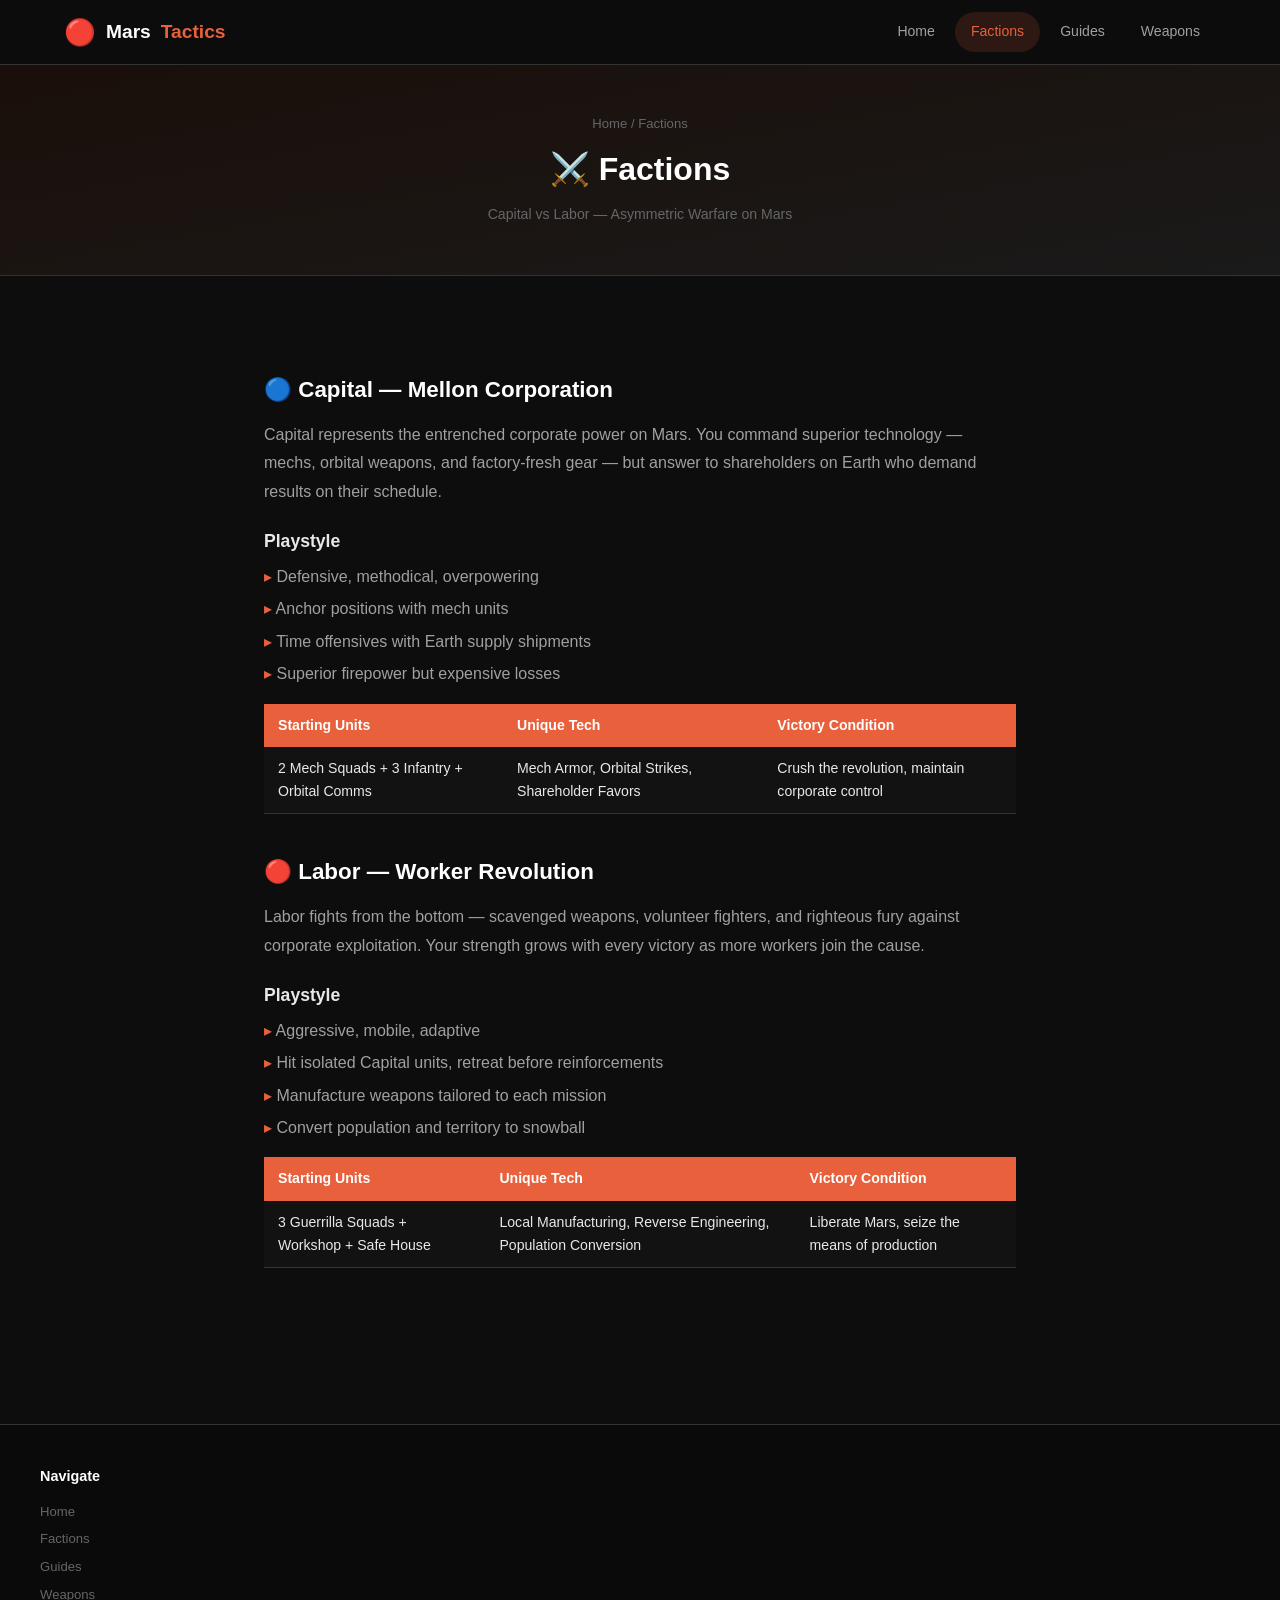
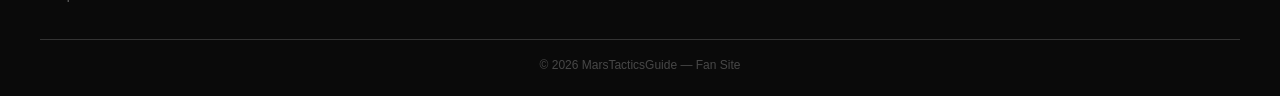
==== factions.html @ 102de26e "Mars Tactics Guide - Initial release" ====
<!DOCTYPE html>
<html lang="en">
<head><meta charset="UTF-8"><meta name="viewport" content="width=device-width,initial-scale=1.0"><title>Factions — Mars Tactics Guide</title><link rel="stylesheet" href="assets/css/style.css"></head>
<body>
<nav class="navbar"><div class="nav-inner"><a href="index.html" class="nav-logo"><span class="logo-icon">🔴</span>Mars<span style="color:var(--primary);">Tactics</span></a><div class="nav-links"><a href="index.html">Home</a><a href="factions.html" class="active">Factions</a><a href="guides.html">Guides</a><a href="weapons.html">Weapons</a></div></div></nav>
<section class="page-header"><div class="breadcrumb"><a href="index.html">Home</a> / Factions</div><h1>⚔️ Factions</h1><div class="meta">Capital vs Labor — Asymmetric Warfare on Mars</div></section>
<div class="section"><div class="container"><article class="guide-body" id="factionContent"></article></div></div>
<footer class="footer"><div class="footer-inner"><div class="footer-col"><h4>Navigate</h4><a href="index.html">Home</a><a href="factions.html">Factions</a><a href="guides.html">Guides</a><a href="weapons.html">Weapons</a></div></div><div class="footer-bottom"><p>© 2026 MarsTacticsGuide — Fan Site</p></div></footer>
<script src="assets/js/main.js"></script>
</body>
</html>
---- assets/css/style.css ----
/* Mars Tactics Guide — Military/Industrial Theme */
:root {
  --bg: #0d0d0d; --bg-card: #1a1a1a; --bg-surface: #222;
  --primary: #e8613c; --primary-dark: #c44a2a; --accent: #f0a500;
  --text: #e8e8e8; --text-secondary: #a0a0a0; --text-muted: #666;
  --border: #333; --radius: 12px; --radius-sm: 8px;
  --shadow: 0 4px 24px rgba(0,0,0,0.5);
  --font: 'Segoe UI','PingFang SC','Microsoft YaHei',sans-serif;
}
*,*::before,*::after{box-sizing:border-box;margin:0;padding:0}
html{scroll-behavior:smooth}
body{font-family:var(--font);background:var(--bg);color:var(--text);line-height:1.65;-webkit-font-smoothing:antialiased}
a{text-decoration:none;color:inherit}ul,ol{list-style:none}img{max-width:100%}
button{cursor:pointer;font-family:inherit;border:none}
.container{max-width:1200px;margin:0 auto;padding:0 24px}
.section{padding:56px 0}

/* Navbar */
.navbar{background:rgba(13,13,13,0.95);backdrop-filter:blur(20px);position:sticky;top:0;z-index:1000;border-bottom:1px solid var(--border)}
.nav-inner{max-width:1200px;margin:0 auto;padding:0 24px;display:flex;align-items:center;justify-content:space-between;height:64px}
.nav-logo{display:flex;align-items:center;gap:10px;font-size:1.2rem;font-weight:700;color:#fff}
.nav-logo .logo-icon{font-size:1.6rem}
.nav-links{display:flex;gap:4px}
.nav-links a{color:var(--text-secondary);padding:8px 16px;border-radius:20px;font-size:0.88rem;font-weight:500;transition:.2s}
.nav-links a:hover,.nav-links a.active{background:rgba(232,97,60,0.15);color:var(--primary)}

/* Hero */
.hero{background:linear-gradient(170deg,#0d0d0d 0%,#1a0f0a 40%,#1a1a1a 100%);padding:72px 24px 90px;text-align:center;position:relative;overflow:hidden}
.hero::before{content:'';position:absolute;inset:0;background:radial-gradient(ellipse at 50% 30%,rgba(232,97,60,0.08) 0%,transparent 60%)}
.hero-content{position:relative;z-index:1;max-width:700px;margin:0 auto}
.hero-badge{display:inline-block;background:rgba(232,97,60,0.15);color:var(--primary);padding:5px 16px;border-radius:16px;font-size:0.82rem;font-weight:600;margin-bottom:16px;border:1px solid rgba(232,97,60,0.25)}
.hero h1{font-size:2.8rem;color:#fff;margin-bottom:16px;line-height:1.2}
.hero h1 .hl{color:var(--primary)}
.hero p{color:var(--text-secondary);font-size:1.1rem;margin-bottom:32px;max-width:520px;margin-left:auto;margin-right:auto}
.hero-btns{display:flex;gap:14px;justify-content:center;flex-wrap:wrap}

/* Buttons */
.btn{display:inline-flex;align-items:center;gap:8px;padding:11px 26px;border-radius:24px;font-size:0.95rem;font-weight:600;transition:.25s}
.btn-primary{background:var(--primary);color:#fff;box-shadow:0 4px 20px rgba(232,97,60,0.3)}
.btn-primary:hover{background:var(--primary-dark);transform:translateY(-2px)}
.btn-outline{background:transparent;color:#fff;border:2px solid rgba(255,255,255,0.2)}
.btn-outline:hover{border-color:#fff}
.btn-sm{padding:6px 14px;font-size:0.82rem}

/* Cards */
.cards-grid{display:grid;grid-template-columns:repeat(auto-fill,minmax(280px,1fr));gap:22px}
.card{background:var(--bg-card);border-radius:var(--radius);overflow:hidden;border:1px solid var(--border);transition:.25s;display:flex;flex-direction:column}
.card:hover{border-color:#555;transform:translateY(-3px);box-shadow:var(--shadow)}
.card-img{height:160px;background:linear-gradient(135deg,#1a1a1a,#222);display:flex;align-items:center;justify-content:center;font-size:3.5rem}
.card-body{padding:18px;flex:1}
.card-tag{font-size:0.75rem;color:var(--primary);text-transform:uppercase;font-weight:600;letter-spacing:0.5px;margin-bottom:6px}
.card-body h3{font-size:1.05rem;margin-bottom:8px;line-height:1.4}
.card-body h3 a:hover{color:var(--primary)}
.card-body p{color:var(--text-secondary);font-size:0.85rem;line-height:1.5}
.card-footer{display:flex;justify-content:space-between;padding:12px 18px;border-top:1px solid var(--border);font-size:0.78rem;color:var(--text-muted)}

/* Section Title */
.section-title{display:flex;align-items:center;justify-content:space-between;margin-bottom:28px;flex-wrap:wrap;gap:12px}
.section-title h2{font-size:1.5rem;color:#fff;display:flex;align-items:center;gap:10px}
.section-title h2::before{content:'';width:4px;height:24px;background:var(--primary);border-radius:2px}

/* Faction Cards */
.faction-grid{display:grid;grid-template-columns:1fr 1fr;gap:24px}
@media(max-width:768px){.faction-grid{grid-template-columns:1fr}}
.faction-card{background:var(--bg-card);border-radius:var(--radius);padding:28px;border:1px solid var(--border);transition:.25s}
.faction-capital{border-left:4px solid #3498db}
.faction-labor{border-left:4px solid var(--primary)}
.faction-card h3{font-size:1.4rem;margin-bottom:12px}
.faction-card .strengths,.faction-card .weaknesses{margin-bottom:14px}
.faction-card .strengths li,.faction-card .weaknesses li{padding:4px 0;font-size:0.9rem;color:var(--text-secondary)}
.faction-card .strengths li::before{content:'+ ';color:#27ae60;font-weight:700}
.faction-card .weaknesses li::before{content:'- ';color:var(--primary);font-weight:700}

/* Page Header */
.page-header{background:linear-gradient(170deg,#1a0f0a,#1a1a1a);padding:48px 24px;text-align:center;border-bottom:1px solid var(--border)}
.page-header .breadcrumb{font-size:0.82rem;color:var(--text-muted);margin-bottom:8px}
.page-header .breadcrumb a:hover{color:var(--primary)}
.page-header h1{font-size:2rem;color:#fff;margin-bottom:8px}
.page-header .meta{font-size:0.88rem;color:var(--text-muted)}

/* Guide Body */
.guide-body{max-width:800px;margin:40px auto;padding:0 24px}
.guide-body h2{font-size:1.4rem;color:#fff;margin:32px 0 12px}
.guide-body h3{font-size:1.1rem;margin:20px 0 8px}
.guide-body p{margin-bottom:14px;color:var(--text-secondary);line-height:1.8}
.guide-body blockquote{border-left:4px solid var(--primary);background:rgba(232,97,60,0.06);padding:14px 18px;margin:20px 0;border-radius:0 var(--radius-sm) var(--radius-sm) 0}
.guide-body li{margin-bottom:6px;color:var(--text-secondary)}
.guide-body ul li::before{content:'▸ ';color:var(--primary)}
.guide-body table{width:100%;border-collapse:collapse;font-size:0.88rem;margin:16px 0}
.guide-body th{background:var(--primary);color:#fff;padding:10px 14px;text-align:left}
.guide-body td{padding:10px 14px;border-bottom:1px solid var(--border)}
.guide-body tr:nth-child(even) td{background:rgba(255,255,255,0.02)}

/* Table of Contents */
.toc{background:var(--bg-card);border:1px solid var(--border);border-radius:var(--radius);padding:20px 24px;margin-bottom:28px}
.toc h3{color:var(--primary);margin-bottom:12px}
.toc a{display:block;padding:4px 0;color:var(--text-secondary);font-size:0.9rem;transition:.2s}
.toc a:hover{color:var(--primary);padding-left:6px}

/* Footer */
.footer{background:#0a0a0a;border-top:1px solid var(--border);padding:40px 24px 20px;margin-top:60px}
.footer-inner{max-width:1200px;margin:0 auto;display:grid;grid-template-columns:repeat(auto-fit,minmax(180px,1fr));gap:28px}
.footer-col h4{color:#fff;margin-bottom:12px;font-size:0.9rem}
.footer-col a{display:block;color:var(--text-muted);font-size:0.82rem;margin-bottom:6px;transition:.2s}
.footer-col a:hover{color:var(--primary)}
.footer-bottom{max-width:1200px;margin:28px auto 0;padding-top:16px;border-top:1px solid var(--border);text-align:center;font-size:0.75rem;color:rgba(255,255,255,0.25)}

/* Two column */
.two-col{display:grid;grid-template-columns:1fr 340px;gap:36px}
@media(max-width:900px){.two-col{grid-template-columns:1fr}}
.sidebar-widget{background:var(--bg-card);border-radius:var(--radius);padding:20px;margin-bottom:20px;border:1px solid var(--border)}
.sidebar-widget h3{color:#fff;margin-bottom:14px;padding-bottom:10px;border-bottom:1px solid var(--border);font-size:1rem}
.tag-cloud{display:flex;flex-wrap:wrap;gap:7px}
.tag{display:inline-block;padding:5px 12px;background:var(--bg-surface);border-radius:14px;font-size:0.78rem;color:var(--text-secondary);transition:.2s}
.tag:hover{background:rgba(232,97,60,0.2);color:var(--primary)}
.filter-bar{display:flex;gap:8px;margin-bottom:24px;flex-wrap:wrap}
.filter-btn{padding:7px 16px;border-radius:18px;border:1px solid var(--border);background:var(--bg-card);color:var(--text-secondary);font-size:0.84rem;font-weight:500;transition:.2s}
.filter-btn:hover,.filter-btn.active{background:var(--primary);color:#fff;border-color:var(--primary)}
.search-box{display:flex;max-width:460px;margin-bottom:24px}
.search-box input{flex:1;padding:10px 18px;border:2px solid var(--border);border-radius:24px 0 0 24px;background:var(--bg-card);color:#fff;font-size:0.9rem;outline:none;font-family:inherit}
.search-box button{padding:10px 20px;background:var(--primary);color:#fff;border-radius:0 24px 24px 0;font-size:0.9rem;font-weight:600}
.pagination{display:flex;justify-content:center;gap:8px;margin-top:36px}
.pagination button{width:38px;height:38px;border-radius:50%;border:1px solid var(--border);background:var(--bg-card);color:var(--text);transition:.2s}
.pagination button:hover,.pagination button.active{background:var(--primary);color:#fff;border-color:var(--primary)}
.hidden{display:none!important}
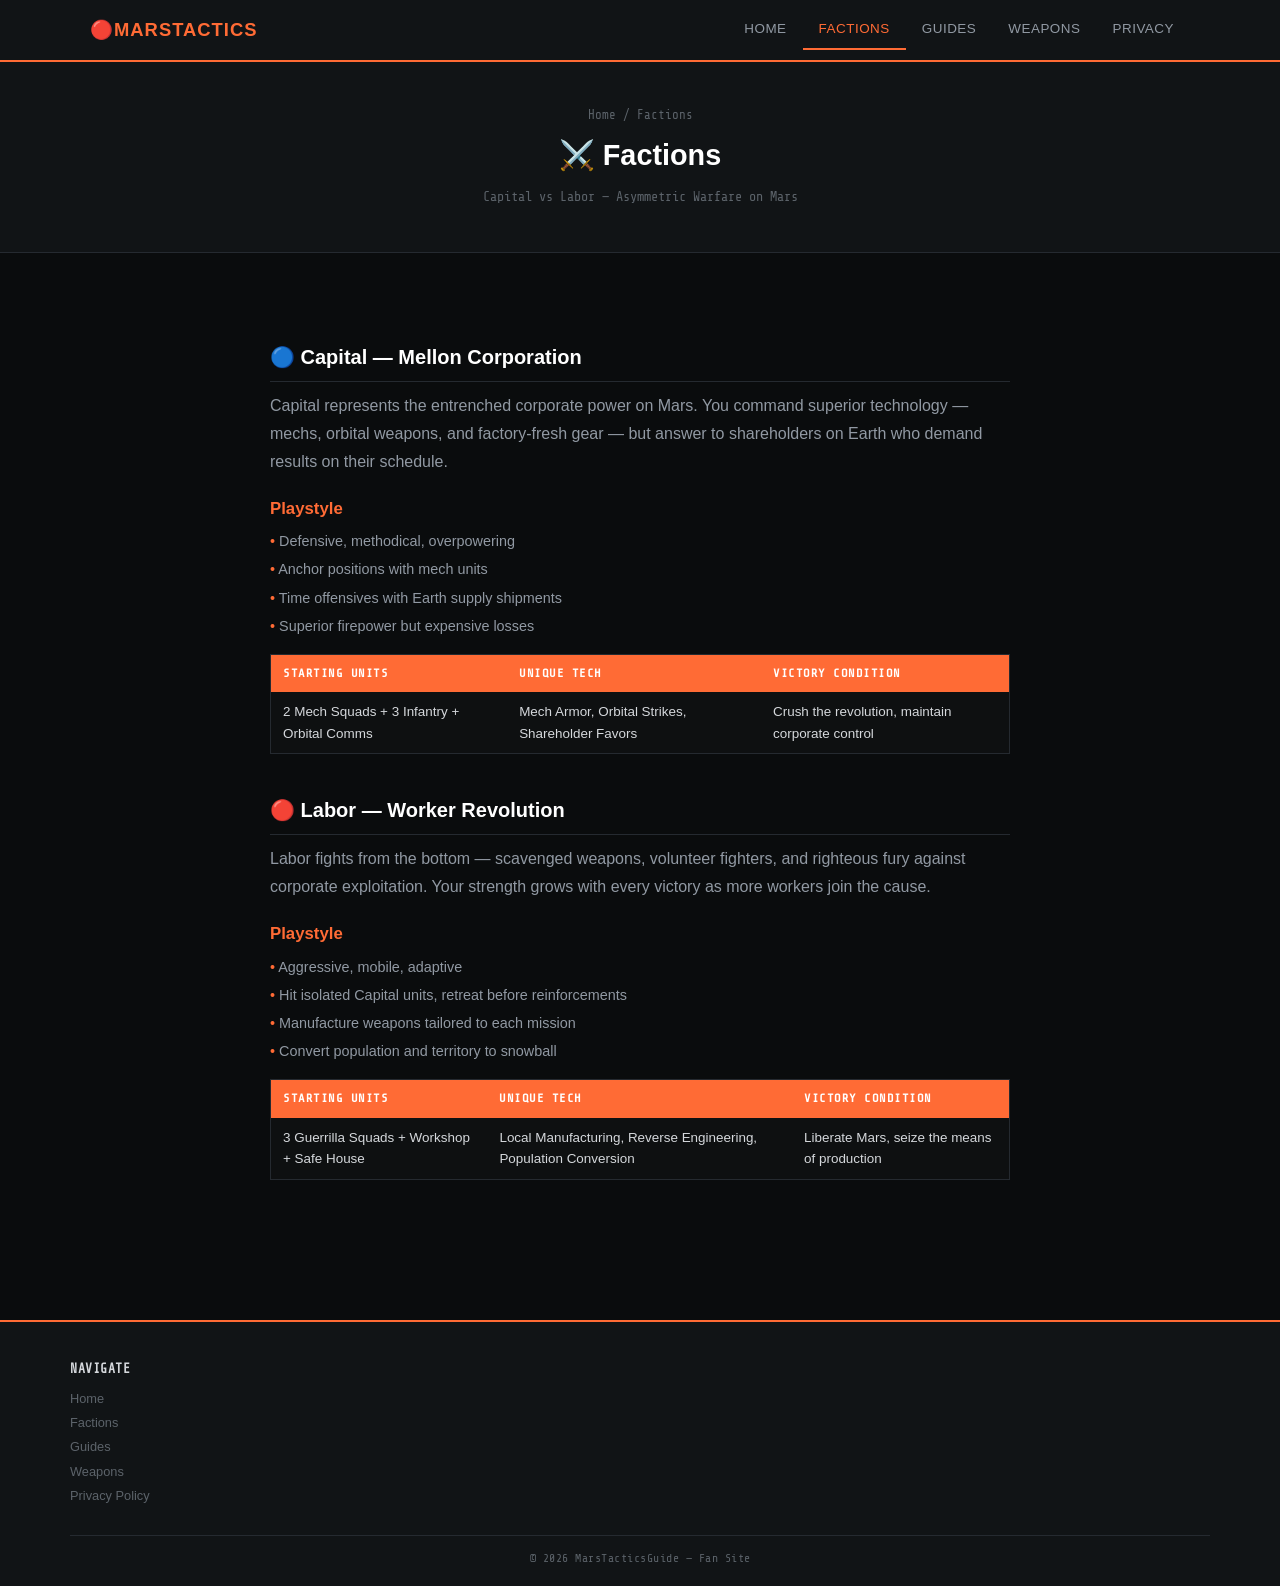
==== commit 7f2423b8: "AdSense compliance: add privacy policy, robots.txt, sitemap, ad code to all pages" ====
--- a/factions.html
+++ b/factions.html
@@ -1,11 +1,15 @@
 <!DOCTYPE html>
 <html lang="en">
-<head><meta charset="UTF-8"><meta name="viewport" content="width=device-width,initial-scale=1.0"><title>Factions — Mars Tactics Guide</title><link rel="stylesheet" href="assets/css/style.css"></head>
+<head><meta charset="UTF-8"><meta name="viewport" content="width=device-width,initial-scale=1.0"><title>Factions — Mars Tactics Guide</title><link rel="stylesheet" href="assets/css/style.css">
+<script async src="https://pagead2.googlesyndication.com/pagead/js/adsbygoogle.js?client=ca-pub-1129352689006503" crossorigin="anonymous"></script>
+<script async src="https://www.googletagmanager.com/gtag/js?id=G-WBX5580PEK"></script>
+<script>window.dataLayer=window.dataLayer||[];function gtag(){dataLayer.push(arguments);}gtag('js',new Date());gtag('config','G-WBX5580PEK');</script>
+</head>
 <body>
-<nav class="navbar"><div class="nav-inner"><a href="index.html" class="nav-logo"><span class="logo-icon">🔴</span>Mars<span style="color:var(--primary);">Tactics</span></a><div class="nav-links"><a href="index.html">Home</a><a href="factions.html" class="active">Factions</a><a href="guides.html">Guides</a><a href="weapons.html">Weapons</a></div></div></nav>
+<nav class="navbar"><div class="nav-inner"><a href="index.html" class="nav-logo"><span class="logo-icon">🔴</span>Mars<span style="color:var(--primary);">Tactics</span></a><div class="nav-links"><a href="index.html">Home</a><a href="factions.html" class="active">Factions</a><a href="guides.html">Guides</a><a href="weapons.html">Weapons</a><a href="privacy.html">Privacy</a></div></div></nav>
 <section class="page-header"><div class="breadcrumb"><a href="index.html">Home</a> / Factions</div><h1>⚔️ Factions</h1><div class="meta">Capital vs Labor — Asymmetric Warfare on Mars</div></section>
 <div class="section"><div class="container"><article class="guide-body" id="factionContent"></article></div></div>
-<footer class="footer"><div class="footer-inner"><div class="footer-col"><h4>Navigate</h4><a href="index.html">Home</a><a href="factions.html">Factions</a><a href="guides.html">Guides</a><a href="weapons.html">Weapons</a></div></div><div class="footer-bottom"><p>© 2026 MarsTacticsGuide — Fan Site</p></div></footer>
+<footer class="footer"><div class="footer-inner"><div class="footer-col"><h4>Navigate</h4><a href="index.html">Home</a><a href="factions.html">Factions</a><a href="guides.html">Guides</a><a href="weapons.html">Weapons</a><a href="privacy.html">Privacy Policy</a></div></div><div class="footer-bottom"><p>© 2026 MarsTacticsGuide — Fan Site</p></div></footer>
 <script src="assets/js/main.js"></script>
 </body>
 </html>
--- a/assets/css/style.css
+++ b/assets/css/style.css
@@ -1,125 +1,173 @@
-/* Mars Tactics Guide — Military/Industrial Theme */
+/* Mars Tactics Guide — Tactical Terminal Theme */
+@import url('https://fonts.googleapis.com/css2?family=Share+Tech+Mono&display=swap');
 :root {
-  --bg: #0d0d0d; --bg-card: #1a1a1a; --bg-surface: #222;
-  --primary: #e8613c; --primary-dark: #c44a2a; --accent: #f0a500;
-  --text: #e8e8e8; --text-secondary: #a0a0a0; --text-muted: #666;
-  --border: #333; --radius: 12px; --radius-sm: 8px;
-  --shadow: 0 4px 24px rgba(0,0,0,0.5);
-  --font: 'Segoe UI','PingFang SC','Microsoft YaHei',sans-serif;
+  --bg:#0a0c0d; --bg-panel:#111416; --bg-card:#181c20; --bg-input:#1a1e22;
+  --accent:#ff6b35; --accent2:#f7c948; --danger:#e74c3c; --green:#2ecc71;
+  --text:#d5d8dc; --text2:#9199a3; --text3:#5c636a;
+  --border:#252a30; --border-active:#ff6b3540;
+  --font-body:'Segoe UI','PingFang SC',sans-serif;
+  --font-mono:'Share Tech Mono','Cascadia Code',monospace;
+  --radius:2px; --shadow:0 0 0 1px var(--border),0 4px 16px rgba(0,0,0,.6);
 }
 *,*::before,*::after{box-sizing:border-box;margin:0;padding:0}
-html{scroll-behavior:smooth}
-body{font-family:var(--font);background:var(--bg);color:var(--text);line-height:1.65;-webkit-font-smoothing:antialiased}
+html{scroll-behavior:smooth;background:var(--bg)}
+body{font-family:var(--font-body);background:var(--bg);color:var(--text);line-height:1.6;-webkit-font-smoothing:antialiased}
 a{text-decoration:none;color:inherit}ul,ol{list-style:none}img{max-width:100%}
-button{cursor:pointer;font-family:inherit;border:none}
-.container{max-width:1200px;margin:0 auto;padding:0 24px}
-.section{padding:56px 0}
+button{cursor:pointer;font-family:var(--font-body);border:none}
 
-/* Navbar */
-.navbar{background:rgba(13,13,13,0.95);backdrop-filter:blur(20px);position:sticky;top:0;z-index:1000;border-bottom:1px solid var(--border)}
-.nav-inner{max-width:1200px;margin:0 auto;padding:0 24px;display:flex;align-items:center;justify-content:space-between;height:64px}
-.nav-logo{display:flex;align-items:center;gap:10px;font-size:1.2rem;font-weight:700;color:#fff}
-.nav-logo .logo-icon{font-size:1.6rem}
-.nav-links{display:flex;gap:4px}
-.nav-links a{color:var(--text-secondary);padding:8px 16px;border-radius:20px;font-size:0.88rem;font-weight:500;transition:.2s}
-.nav-links a:hover,.nav-links a.active{background:rgba(232,97,60,0.15);color:var(--primary)}
+/* Monospace accents */
+h1,h2,h3,.nav-logo,.btn{font-family:var(--font-body)}
+code,.mono,.card-tag,.hero-badge{font-family:var(--font-mono)}
 
-/* Hero */
-.hero{background:linear-gradient(170deg,#0d0d0d 0%,#1a0f0a 40%,#1a1a1a 100%);padding:72px 24px 90px;text-align:center;position:relative;overflow:hidden}
-.hero::before{content:'';position:absolute;inset:0;background:radial-gradient(ellipse at 50% 30%,rgba(232,97,60,0.08) 0%,transparent 60%)}
-.hero-content{position:relative;z-index:1;max-width:700px;margin:0 auto}
-.hero-badge{display:inline-block;background:rgba(232,97,60,0.15);color:var(--primary);padding:5px 16px;border-radius:16px;font-size:0.82rem;font-weight:600;margin-bottom:16px;border:1px solid rgba(232,97,60,0.25)}
-.hero h1{font-size:2.8rem;color:#fff;margin-bottom:16px;line-height:1.2}
-.hero h1 .hl{color:var(--primary)}
-.hero p{color:var(--text-secondary);font-size:1.1rem;margin-bottom:32px;max-width:520px;margin-left:auto;margin-right:auto}
-.hero-btns{display:flex;gap:14px;justify-content:center;flex-wrap:wrap}
+.container{max-width:1140px;margin:0 auto;padding:0 20px}
+.section{padding:52px 0}
 
-/* Buttons */
-.btn{display:inline-flex;align-items:center;gap:8px;padding:11px 26px;border-radius:24px;font-size:0.95rem;font-weight:600;transition:.25s}
-.btn-primary{background:var(--primary);color:#fff;box-shadow:0 4px 20px rgba(232,97,60,0.3)}
-.btn-primary:hover{background:var(--primary-dark);transform:translateY(-2px)}
-.btn-outline{background:transparent;color:#fff;border:2px solid rgba(255,255,255,0.2)}
-.btn-outline:hover{border-color:#fff}
-.btn-sm{padding:6px 14px;font-size:0.82rem}
+/* === NAVBAR — Industrial === */
+.navbar{
+  background:var(--bg-panel);border-bottom:2px solid var(--accent);
+  position:sticky;top:0;z-index:1000;
+}
+.nav-inner{max-width:1140px;margin:0 auto;padding:0 20px;display:flex;align-items:center;justify-content:space-between;height:60px}
+.nav-logo{font-size:1.15rem;font-weight:700;color:var(--accent);letter-spacing:1px;text-transform:uppercase}
+.nav-logo span{color:var(--text)}
+.nav-links{display:flex;gap:0}
+.nav-links a{
+  color:var(--text2);padding:8px 16px;font-size:.84rem;font-weight:500;
+  border-bottom:2px solid transparent;transition:.15s;text-transform:uppercase;letter-spacing:.5px;
+}
+.nav-links a:hover,.nav-links a.active{color:var(--accent);border-bottom-color:var(--accent)}
 
-/* Cards */
-.cards-grid{display:grid;grid-template-columns:repeat(auto-fill,minmax(280px,1fr));gap:22px}
-.card{background:var(--bg-card);border-radius:var(--radius);overflow:hidden;border:1px solid var(--border);transition:.25s;display:flex;flex-direction:column}
-.card:hover{border-color:#555;transform:translateY(-3px);box-shadow:var(--shadow)}
-.card-img{height:160px;background:linear-gradient(135deg,#1a1a1a,#222);display:flex;align-items:center;justify-content:center;font-size:3.5rem}
-.card-body{padding:18px;flex:1}
-.card-tag{font-size:0.75rem;color:var(--primary);text-transform:uppercase;font-weight:600;letter-spacing:0.5px;margin-bottom:6px}
-.card-body h3{font-size:1.05rem;margin-bottom:8px;line-height:1.4}
-.card-body h3 a:hover{color:var(--primary)}
-.card-body p{color:var(--text-secondary);font-size:0.85rem;line-height:1.5}
-.card-footer{display:flex;justify-content:space-between;padding:12px 18px;border-top:1px solid var(--border);font-size:0.78rem;color:var(--text-muted)}
+/* === HERO — Tactical Briefing === */
+.hero{
+  background:linear-gradient(180deg,#0a0c0d 0%,#1a1410 50%,#0a0c0d 100%);
+  padding:60px 20px 70px;text-align:center;position:relative;
+  border-bottom:1px solid var(--border);
+}
+.hero::before{
+  content:'';position:absolute;inset:0;
+  background:
+    repeating-linear-gradient(0deg,transparent,transparent 3px,rgba(255,107,53,.015) 3px,rgba(255,107,53,.015) 4px);
+  pointer-events:none;
+}
+.hero-content{position:relative;z-index:1;max-width:660px;margin:0 auto}
+.hero-badge{
+  display:inline-block;background:rgba(255,107,53,.12);color:var(--accent);
+  padding:5px 14px;font-size:.78rem;font-weight:500;margin-bottom:18px;
+  border:1px solid rgba(255,107,53,.3);font-family:var(--font-mono);letter-spacing:1px;
+}
+.hero h1{font-size:3rem;color:#fff;margin-bottom:12px;line-height:1.15;font-weight:800}
+.hero h1 .hl{color:var(--accent)}
+.hero p{color:var(--text2);font-size:1.05rem;margin-bottom:32px;max-width:480px;margin-left:auto;margin-right:auto}
+.hero-stats{display:flex;gap:40px;justify-content:center;margin-bottom:32px;flex-wrap:wrap}
+.hero-stat{text-align:center}
+.hero-stat .num{font-size:2rem;font-weight:700;color:var(--accent);font-family:var(--font-mono)}
+.hero-stat .label{font-size:.78rem;color:var(--text3);text-transform:uppercase;letter-spacing:1px}
+.hero-btns{display:flex;gap:12px;justify-content:center;flex-wrap:wrap}
 
-/* Section Title */
-.section-title{display:flex;align-items:center;justify-content:space-between;margin-bottom:28px;flex-wrap:wrap;gap:12px}
-.section-title h2{font-size:1.5rem;color:#fff;display:flex;align-items:center;gap:10px}
-.section-title h2::before{content:'';width:4px;height:24px;background:var(--primary);border-radius:2px}
+/* === BUTTONS === */
+.btn{
+  display:inline-flex;align-items:center;gap:8px;padding:12px 24px;
+  font-size:.9rem;font-weight:600;transition:.2s;text-transform:uppercase;letter-spacing:.5px;
+}
+.btn-primary{background:var(--accent);color:#fff;clip-path:polygon(8px 0,100% 0,100% calc(100% - 8px),calc(100% - 8px) 100%,0 100%,0 8px)}
+.btn-primary:hover{background:#e8602b;transform:translateY(-1px)}
+.btn-outline{background:transparent;color:var(--text);border:1px solid var(--border)}
+.btn-outline:hover{border-color:var(--accent);color:var(--accent)}
+.btn-sm{padding:7px 14px;font-size:.8rem;clip-path:none}
 
-/* Faction Cards */
-.faction-grid{display:grid;grid-template-columns:1fr 1fr;gap:24px}
+/* === CARDS — Terminal Panels === */
+.cards-grid{display:grid;grid-template-columns:repeat(auto-fill,minmax(300px,1fr));gap:20px}
+.card{
+  background:var(--bg-card);border:1px solid var(--border);overflow:hidden;
+  transition:.2s;display:flex;flex-direction:column;position:relative;
+}
+.card::before{content:'';position:absolute;top:0;left:0;right:0;height:2px;background:var(--accent);opacity:0;transition:.2s}
+.card:hover{border-color:var(--border-active);transform:translateY(-2px);box-shadow:var(--shadow)}
+.card:hover::before{opacity:1}
+.card-body{padding:20px;flex:1;display:flex;flex-direction:column}
+.card-tag{font-size:.72rem;color:var(--accent);text-transform:uppercase;letter-spacing:1.5px;margin-bottom:10px;font-family:var(--font-mono)}
+.card-body h3{font-size:1.08rem;margin-bottom:10px;line-height:1.35;font-weight:600}
+.card-body h3 a:hover{color:var(--accent)}
+.card-body p{color:var(--text2);font-size:.85rem;line-height:1.55;flex:1}
+.card-footer{display:flex;justify-content:space-between;padding:12px 20px;border-top:1px solid var(--border);font-size:.76rem;color:var(--text3);font-family:var(--font-mono)}
+
+/* === SECTION TITLE — Tactical style === */
+.section-title{display:flex;align-items:center;justify-content:space-between;margin-bottom:24px;flex-wrap:wrap;gap:12px;padding-bottom:10px;border-bottom:1px solid var(--border)}
+.section-title h2{font-size:1.3rem;color:#fff;display:flex;align-items:center;gap:8px;text-transform:uppercase;letter-spacing:1px}
+.section-title h2::before{content:'// ';color:var(--accent);font-family:var(--font-mono);font-size:.9rem}
+
+/* === FACTION CARDS — Side by side === */
+.faction-grid{display:grid;grid-template-columns:1fr 1fr;gap:20px}
 @media(max-width:768px){.faction-grid{grid-template-columns:1fr}}
-.faction-card{background:var(--bg-card);border-radius:var(--radius);padding:28px;border:1px solid var(--border);transition:.25s}
-.faction-capital{border-left:4px solid #3498db}
-.faction-labor{border-left:4px solid var(--primary)}
-.faction-card h3{font-size:1.4rem;margin-bottom:12px}
-.faction-card .strengths,.faction-card .weaknesses{margin-bottom:14px}
-.faction-card .strengths li,.faction-card .weaknesses li{padding:4px 0;font-size:0.9rem;color:var(--text-secondary)}
-.faction-card .strengths li::before{content:'+ ';color:#27ae60;font-weight:700}
-.faction-card .weaknesses li::before{content:'- ';color:var(--primary);font-weight:700}
+.faction-card{padding:24px;border:1px solid var(--border);position:relative}
+.faction-capital{border-left:3px solid #4a90d9;background:linear-gradient(135deg,rgba(74,144,217,.04),transparent)}
+.faction-labor{border-left:3px solid var(--accent);background:linear-gradient(135deg,rgba(255,107,53,.04),transparent)}
+.faction-card h3{font-size:1.2rem;margin-bottom:10px;font-weight:700}
+.faction-card ul{margin-top:8px}
+.faction-card li{padding:3px 0;font-size:.88rem;color:var(--text2)}
+.faction-card li::before{content:'> ';color:var(--accent);font-family:var(--font-mono)}
 
-/* Page Header */
-.page-header{background:linear-gradient(170deg,#1a0f0a,#1a1a1a);padding:48px 24px;text-align:center;border-bottom:1px solid var(--border)}
-.page-header .breadcrumb{font-size:0.82rem;color:var(--text-muted);margin-bottom:8px}
-.page-header .breadcrumb a:hover{color:var(--primary)}
-.page-header h1{font-size:2rem;color:#fff;margin-bottom:8px}
-.page-header .meta{font-size:0.88rem;color:var(--text-muted)}
+/* === PAGE HEADER === */
+.page-header{
+  background:var(--bg-panel);padding:44px 20px;text-align:center;
+  border-bottom:1px solid var(--border);
+}
+.page-header h1{font-size:1.8rem;color:#fff;margin-bottom:8px}
+.page-header .meta{font-size:.84rem;color:var(--text3);font-family:var(--font-mono)}
+.page-header .breadcrumb{font-size:.78rem;color:var(--text3);margin-bottom:6px;font-family:var(--font-mono)}
+.page-header .breadcrumb a:hover{color:var(--accent)}
 
-/* Guide Body */
-.guide-body{max-width:800px;margin:40px auto;padding:0 24px}
-.guide-body h2{font-size:1.4rem;color:#fff;margin:32px 0 12px}
-.guide-body h3{font-size:1.1rem;margin:20px 0 8px}
-.guide-body p{margin-bottom:14px;color:var(--text-secondary);line-height:1.8}
-.guide-body blockquote{border-left:4px solid var(--primary);background:rgba(232,97,60,0.06);padding:14px 18px;margin:20px 0;border-radius:0 var(--radius-sm) var(--radius-sm) 0}
-.guide-body li{margin-bottom:6px;color:var(--text-secondary)}
-.guide-body ul li::before{content:'▸ ';color:var(--primary)}
-.guide-body table{width:100%;border-collapse:collapse;font-size:0.88rem;margin:16px 0}
-.guide-body th{background:var(--primary);color:#fff;padding:10px 14px;text-align:left}
-.guide-body td{padding:10px 14px;border-bottom:1px solid var(--border)}
-.guide-body tr:nth-child(even) td{background:rgba(255,255,255,0.02)}
+/* === GUIDE BODY === */
+.guide-body{max-width:780px;margin:36px auto;padding:0 20px}
+.guide-body h2{font-size:1.25rem;color:#fff;margin:30px 0 10px;padding-bottom:8px;border-bottom:1px solid var(--border)}
+.guide-body h3{font-size:1.05rem;margin:20px 0 8px;color:var(--accent)}
+.guide-body p{margin-bottom:12px;color:var(--text2);line-height:1.75}
+.guide-body blockquote{
+  border-left:3px solid var(--accent);background:rgba(255,107,53,.04);
+  padding:14px 18px;margin:18px 0;font-size:.9rem;
+}
+.guide-body li{margin-bottom:5px;color:var(--text2);font-size:.9rem}
+.guide-body ul li::before{content:'• ';color:var(--accent)}
+.guide-body table{width:100%;border-collapse:collapse;font-size:.84rem;margin:16px 0;border:1px solid var(--border)}
+.guide-body th{background:var(--accent);color:#fff;padding:9px 12px;text-align:left;font-family:var(--font-mono);font-size:.76rem;text-transform:uppercase;letter-spacing:.5px}
+.guide-body td{padding:9px 12px;border-bottom:1px solid var(--border)}
+.guide-body tr:nth-child(even) td{background:rgba(255,255,255,.015)}
 
-/* Table of Contents */
-.toc{background:var(--bg-card);border:1px solid var(--border);border-radius:var(--radius);padding:20px 24px;margin-bottom:28px}
-.toc h3{color:var(--primary);margin-bottom:12px}
-.toc a{display:block;padding:4px 0;color:var(--text-secondary);font-size:0.9rem;transition:.2s}
-.toc a:hover{color:var(--primary);padding-left:6px}
+/* === TOC === */
+.toc{background:var(--bg-card);border:1px solid var(--border);padding:18px 22px;margin-bottom:24px}
+.toc h3{color:var(--accent);margin-bottom:10px;font-family:var(--font-mono);text-transform:uppercase;font-size:.85rem;letter-spacing:1px}
+.toc a{display:block;padding:3px 0;color:var(--text2);font-size:.86rem;transition:.15s;font-family:var(--font-mono)}
+.toc a:hover{color:var(--accent);padding-left:6px}
 
-/* Footer */
-.footer{background:#0a0a0a;border-top:1px solid var(--border);padding:40px 24px 20px;margin-top:60px}
-.footer-inner{max-width:1200px;margin:0 auto;display:grid;grid-template-columns:repeat(auto-fit,minmax(180px,1fr));gap:28px}
-.footer-col h4{color:#fff;margin-bottom:12px;font-size:0.9rem}
-.footer-col a{display:block;color:var(--text-muted);font-size:0.82rem;margin-bottom:6px;transition:.2s}
-.footer-col a:hover{color:var(--primary)}
-.footer-bottom{max-width:1200px;margin:28px auto 0;padding-top:16px;border-top:1px solid var(--border);text-align:center;font-size:0.75rem;color:rgba(255,255,255,0.25)}
+/* === TWO COLUMN === */
+.two-col{display:grid;grid-template-columns:1fr 320px;gap:30px}
+@media(max-width:900px){.two-col{grid-template-columns:1fr}}
+.sidebar-widget{background:var(--bg-card);border:1px solid var(--border);padding:18px;margin-bottom:18px}
+.sidebar-widget h3{color:#fff;margin-bottom:12px;padding-bottom:8px;border-bottom:1px solid var(--border);font-size:.92rem;font-family:var(--font-mono);text-transform:uppercase;letter-spacing:.5px}
+.tag-cloud{display:flex;flex-wrap:wrap;gap:6px}
+.tag{display:inline-block;padding:5px 10px;background:var(--bg-input);font-size:.76rem;color:var(--text2);transition:.15s;font-family:var(--font-mono)}
+.tag:hover{background:rgba(255,107,53,.15);color:var(--accent)}
 
-/* Two column */
-.two-col{display:grid;grid-template-columns:1fr 340px;gap:36px}
-@media(max-width:900px){.two-col{grid-template-columns:1fr}}
-.sidebar-widget{background:var(--bg-card);border-radius:var(--radius);padding:20px;margin-bottom:20px;border:1px solid var(--border)}
-.sidebar-widget h3{color:#fff;margin-bottom:14px;padding-bottom:10px;border-bottom:1px solid var(--border);font-size:1rem}
-.tag-cloud{display:flex;flex-wrap:wrap;gap:7px}
-.tag{display:inline-block;padding:5px 12px;background:var(--bg-surface);border-radius:14px;font-size:0.78rem;color:var(--text-secondary);transition:.2s}
-.tag:hover{background:rgba(232,97,60,0.2);color:var(--primary)}
-.filter-bar{display:flex;gap:8px;margin-bottom:24px;flex-wrap:wrap}
-.filter-btn{padding:7px 16px;border-radius:18px;border:1px solid var(--border);background:var(--bg-card);color:var(--text-secondary);font-size:0.84rem;font-weight:500;transition:.2s}
-.filter-btn:hover,.filter-btn.active{background:var(--primary);color:#fff;border-color:var(--primary)}
-.search-box{display:flex;max-width:460px;margin-bottom:24px}
-.search-box input{flex:1;padding:10px 18px;border:2px solid var(--border);border-radius:24px 0 0 24px;background:var(--bg-card);color:#fff;font-size:0.9rem;outline:none;font-family:inherit}
-.search-box button{padding:10px 20px;background:var(--primary);color:#fff;border-radius:0 24px 24px 0;font-size:0.9rem;font-weight:600}
-.pagination{display:flex;justify-content:center;gap:8px;margin-top:36px}
-.pagination button{width:38px;height:38px;border-radius:50%;border:1px solid var(--border);background:var(--bg-card);color:var(--text);transition:.2s}
-.pagination button:hover,.pagination button.active{background:var(--primary);color:#fff;border-color:var(--primary)}
+/* === FILTERS & SEARCH === */
+.filter-bar{display:flex;gap:6px;margin-bottom:20px;flex-wrap:wrap}
+.filter-btn{padding:7px 14px;border:1px solid var(--border);background:transparent;color:var(--text2);font-size:.82rem;transition:.15s;font-family:var(--font-mono);text-transform:uppercase;letter-spacing:.5px}
+.filter-btn:hover,.filter-btn.active{background:var(--accent);color:#fff;border-color:var(--accent)}
+.search-box{display:flex;max-width:440px;margin-bottom:20px}
+.search-box input{flex:1;padding:10px 16px;border:1px solid var(--border);background:var(--bg-input);color:var(--text);font-size:.88rem;outline:none;font-family:var(--font-body)}
+.search-box input:focus{border-color:var(--accent)}
+.search-box button{padding:10px 18px;background:var(--accent);color:#fff;font-size:.85rem;font-weight:600;font-family:var(--font-mono);text-transform:uppercase;letter-spacing:.5px}
+
+/* === PAGINATION === */
+.pagination{display:flex;justify-content:center;gap:6px;margin-top:32px}
+.pagination button{width:36px;height:36px;border:1px solid var(--border);background:transparent;color:var(--text2);font-family:var(--font-mono);transition:.15s}
+.pagination button:hover,.pagination button.active{background:var(--accent);color:#fff;border-color:var(--accent)}
+
+/* === FOOTER === */
+.footer{background:var(--bg-panel);border-top:2px solid var(--accent);padding:36px 20px 18px;margin-top:52px}
+.footer-inner{max-width:1140px;margin:0 auto;display:grid;grid-template-columns:repeat(auto-fit,minmax(160px,1fr));gap:24px}
+.footer-col h4{color:var(--text);margin-bottom:10px;font-size:.82rem;text-transform:uppercase;letter-spacing:.5px;font-family:var(--font-mono)}
+.footer-col a{display:block;color:var(--text3);font-size:.8rem;margin-bottom:4px;transition:.15s}
+.footer-col a:hover{color:var(--accent)}
+.footer-bottom{max-width:1140px;margin:24px auto 0;padding-top:14px;border-top:1px solid var(--border);text-align:center;font-size:.72rem;color:var(--text3);font-family:var(--font-mono);letter-spacing:.5px}
+
 .hidden{display:none!important}
